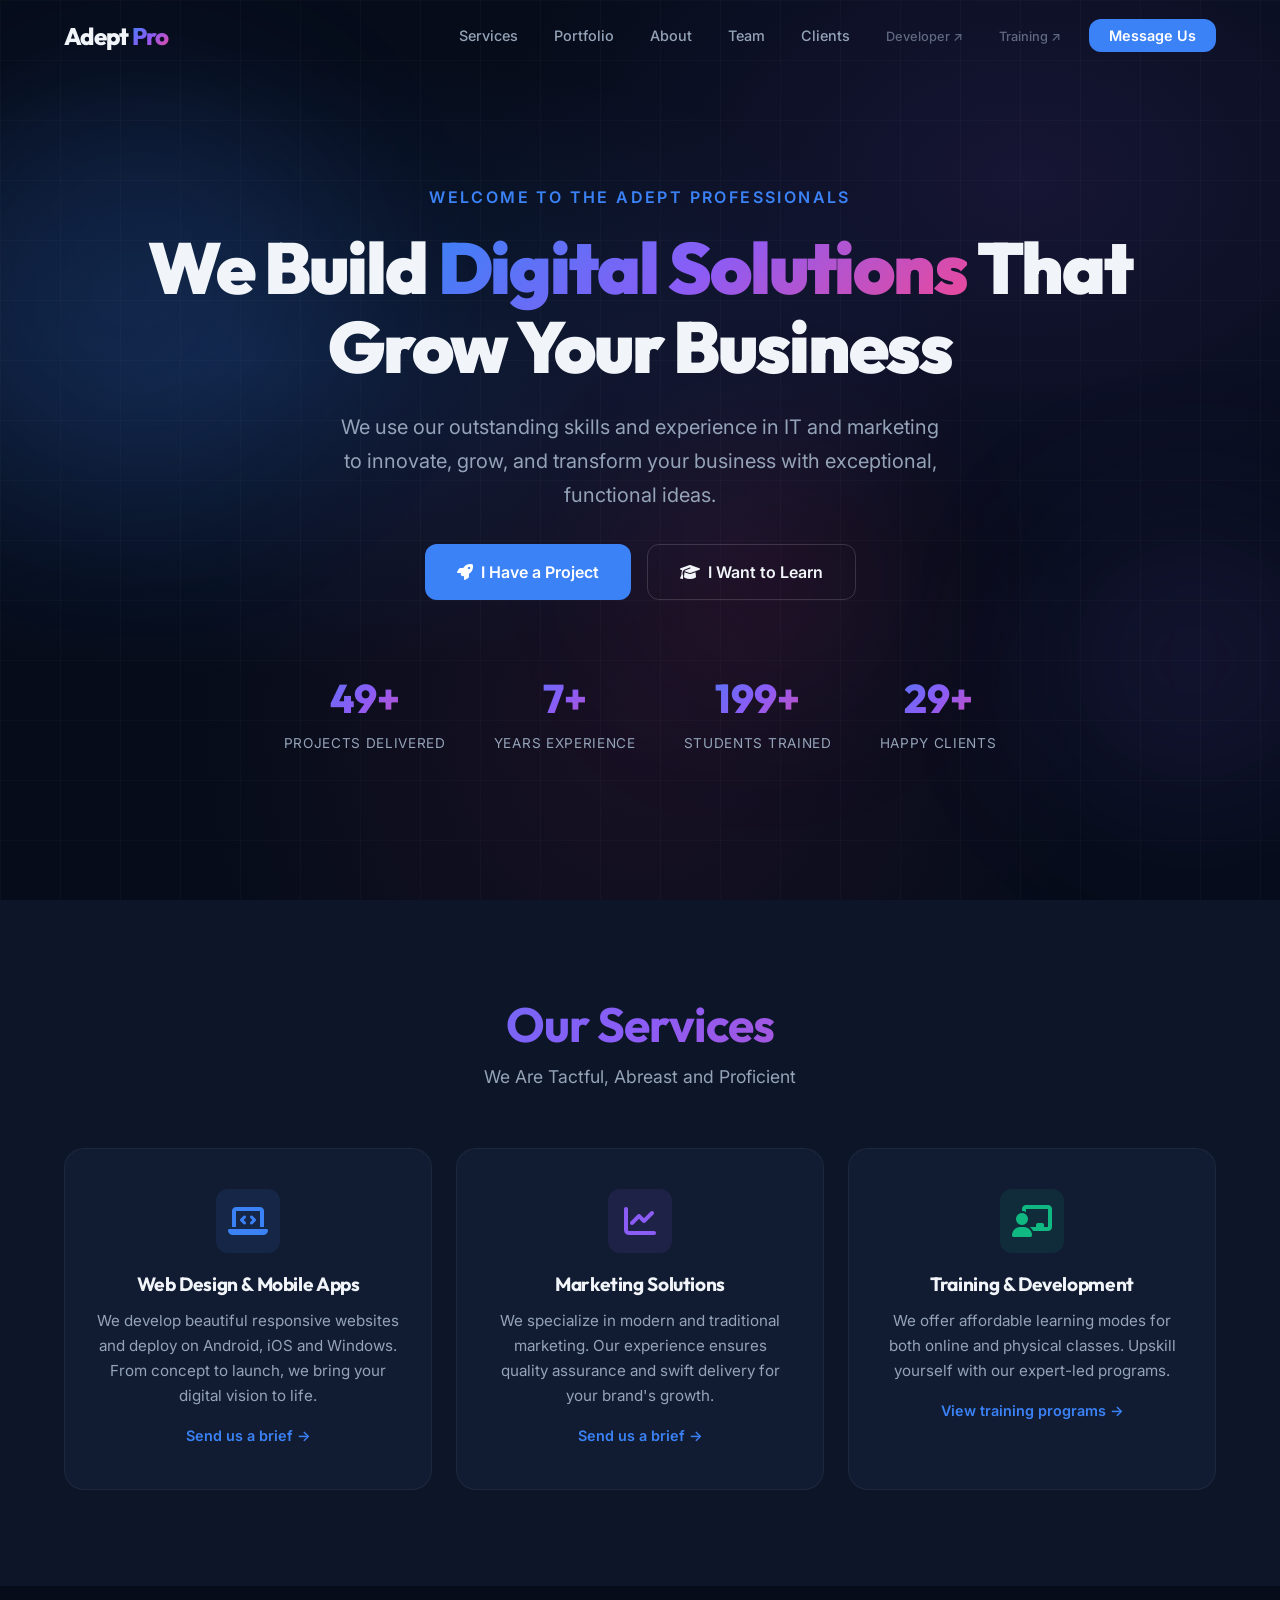
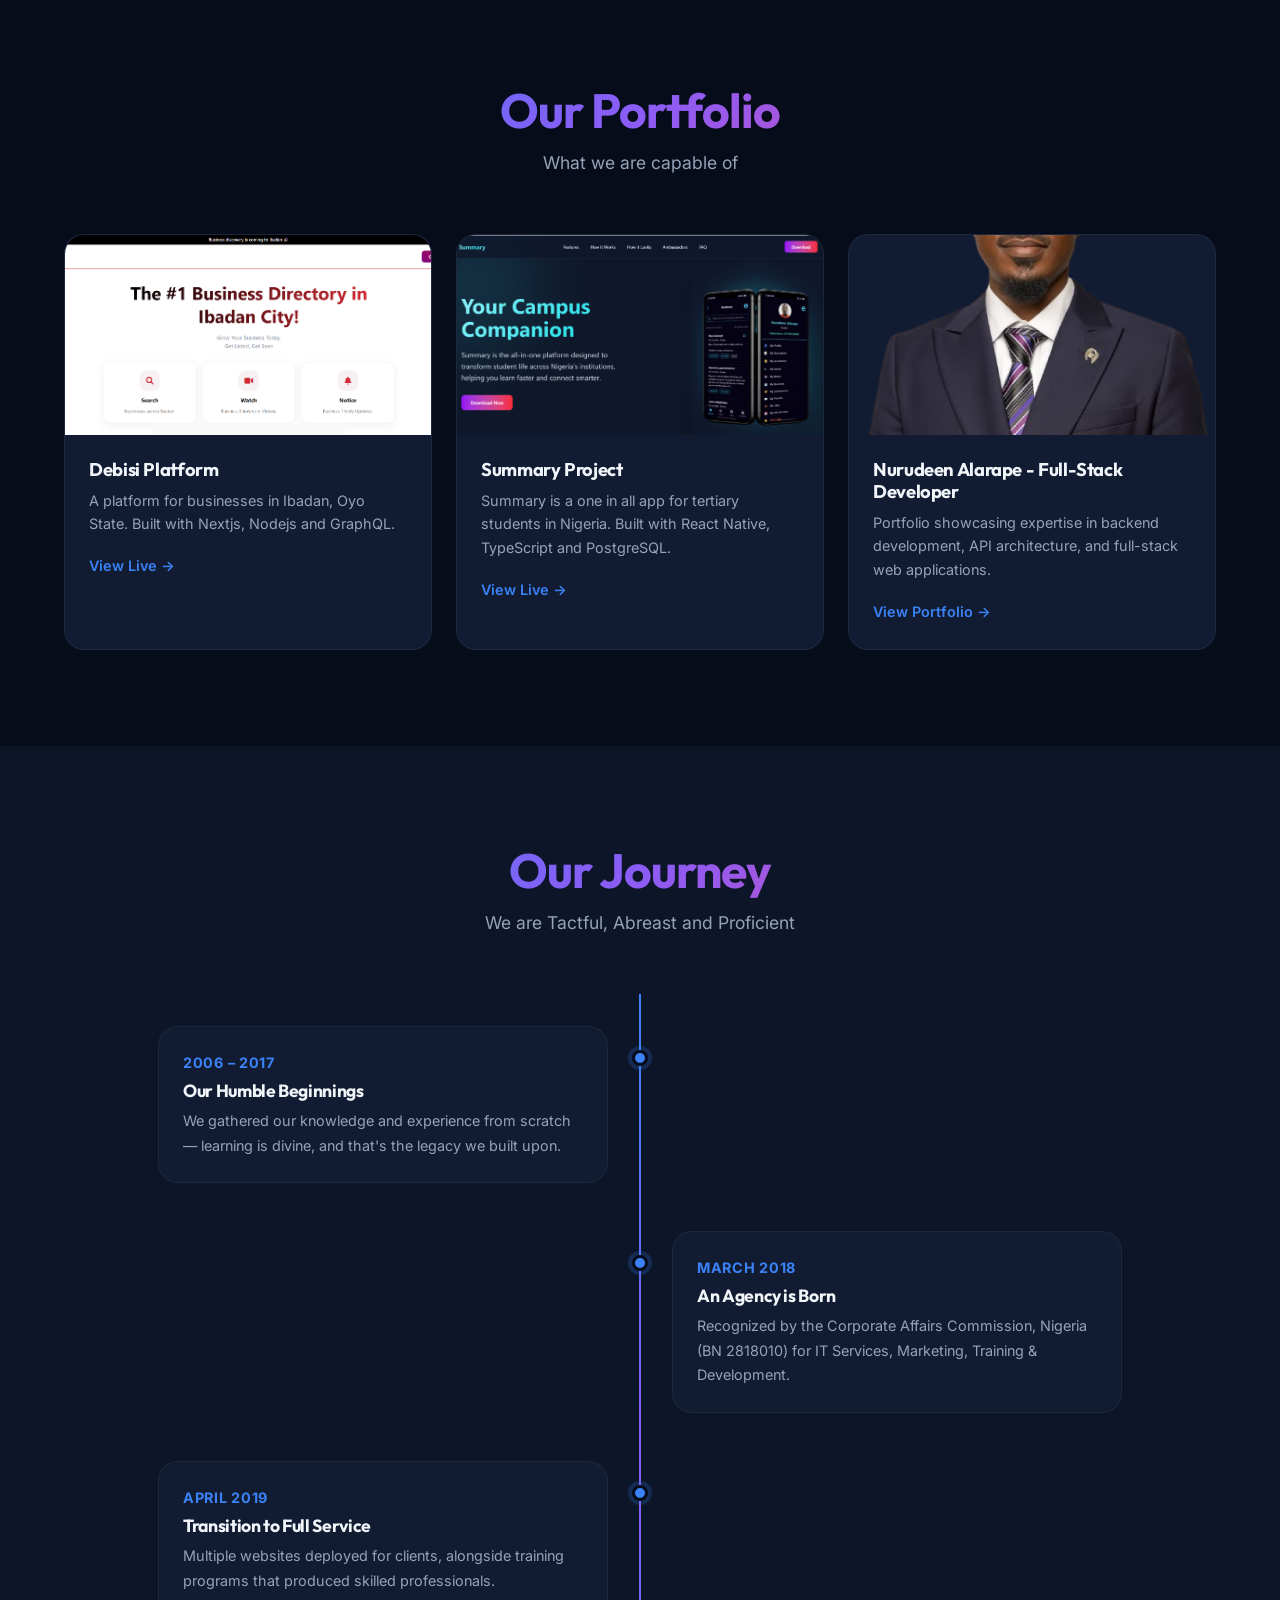
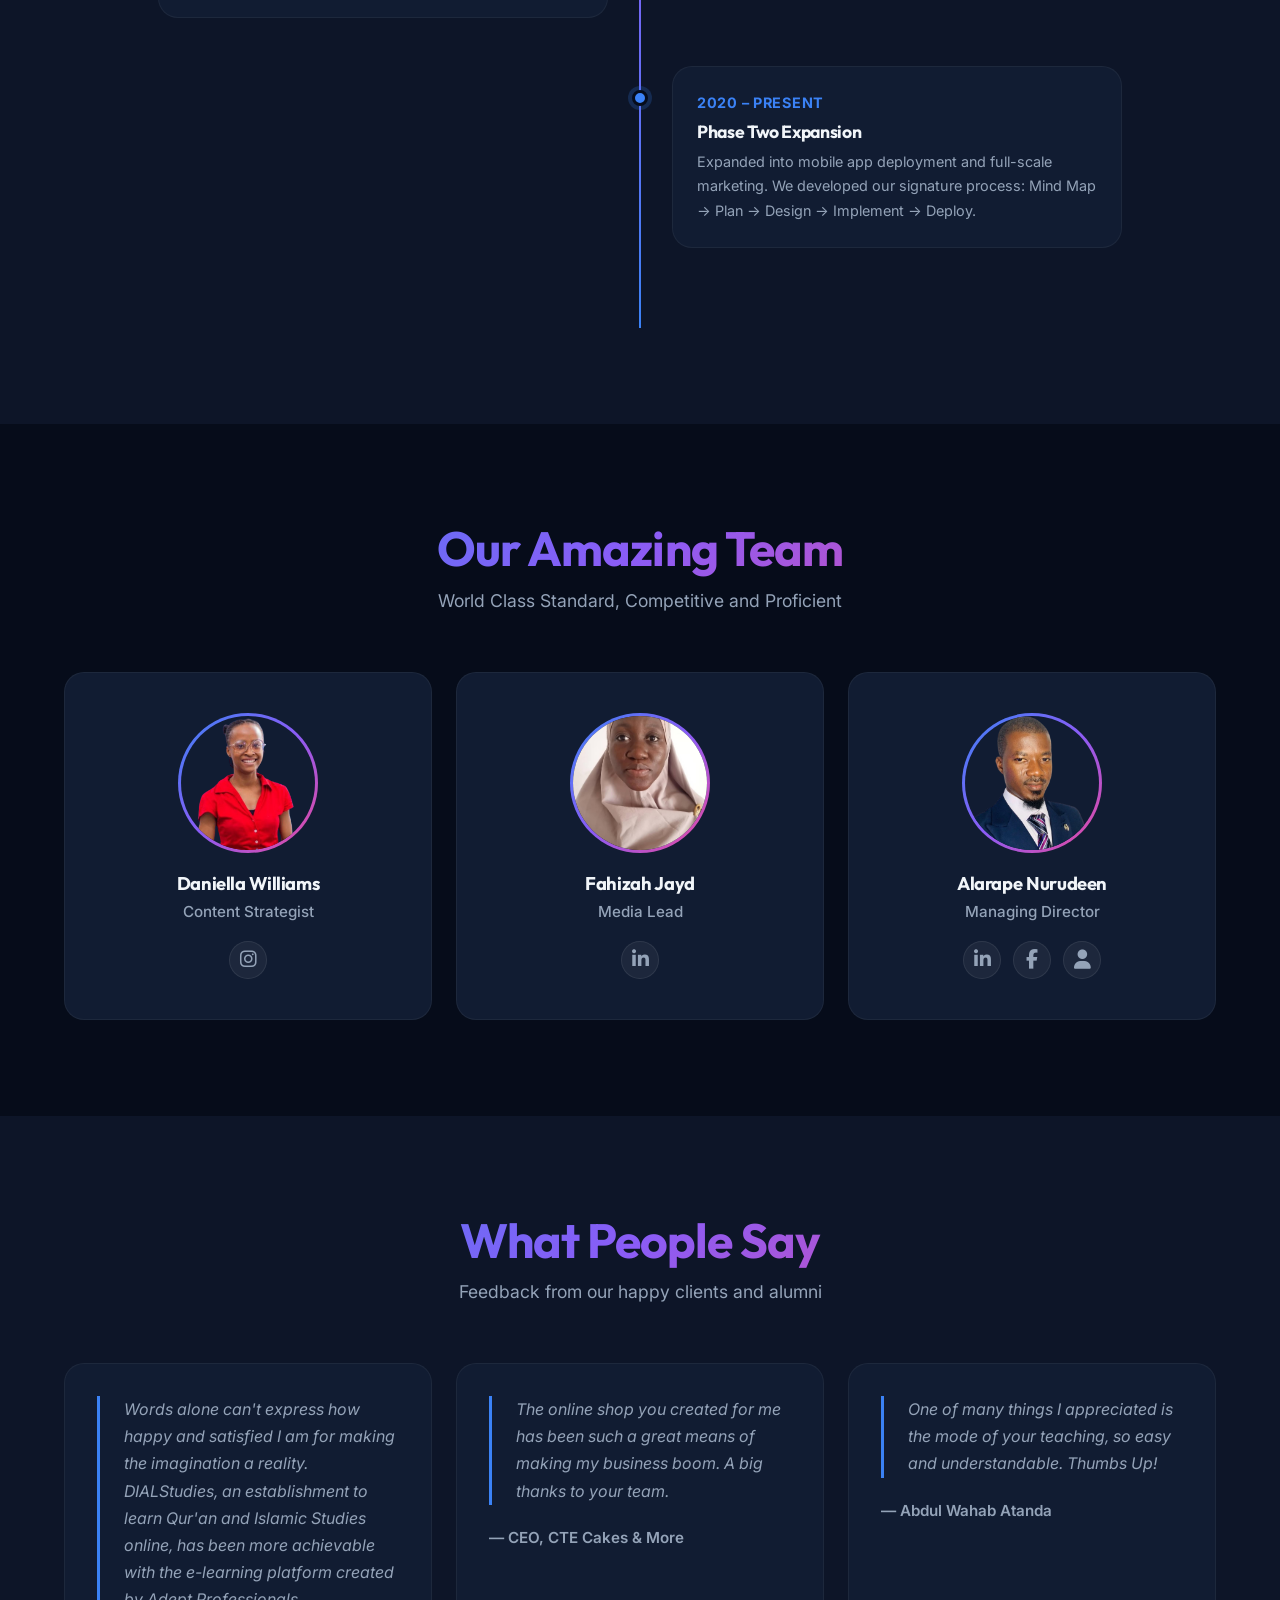
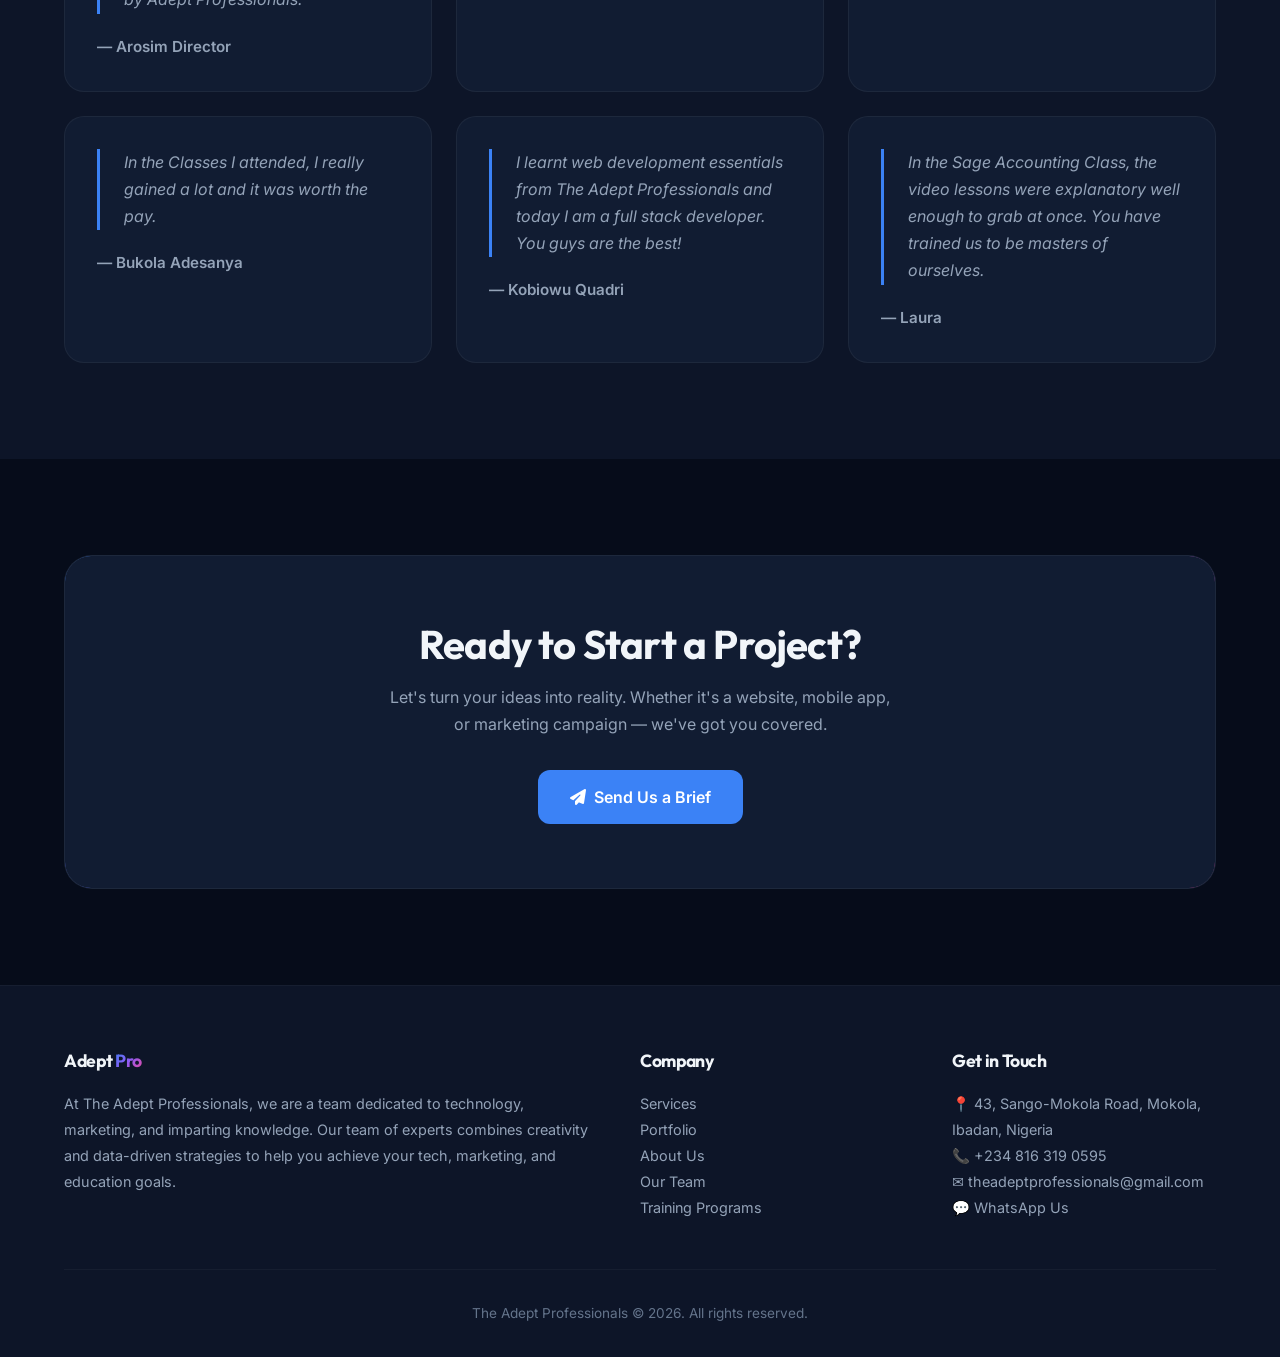
==== index.html @ 6db1be23 "Add files via upload" ====
<!doctype html>
<html lang="en">
  <head>
    <meta charset="UTF-8" />
    <meta name="viewport" content="width=device-width, initial-scale=1.0" />
    <title>Adept Professionals | Web Tech, Marketing & Training</title>
    <meta
      name="description"
      content="The Adept Professionals — expert IT services, digital marketing, mobile app development, and corporate training in Ibadan, Nigeria."
    />
    <meta
      name="keywords"
      content="web development Nigeria, mobile app development Ibadan, digital marketing, corporate training, IT services Nigeria"
    />
    <meta name="author" content="The Adept Professionals" />

    <!-- Open Graph -->
    <meta
      property="og:title"
      content="Adept Professionals | Web Tech, Marketing & Training"
    />
    <meta
      property="og:description"
      content="Expert IT services, digital marketing, and corporate training in Ibadan, Nigeria."
    />
    <meta property="og:type" content="website" />
    <meta property="og:url" content="https://adepttech.com.ng" />

    <!-- Favicon -->
    <link
      rel="icon"
      type="image/png"
      href="assets/images/company/favicon.png"
    />

    <!-- Stylesheet -->
    <link rel="stylesheet" href="css/styles.css" />

    <!-- Font Awesome -->
    <link
      rel="stylesheet"
      href="https://cdnjs.cloudflare.com/ajax/libs/font-awesome/6.5.1/css/all.min.css"
    />
  </head>
  <body>
    <!-- ═══ NAVBAR ═══ -->
    <nav class="navbar" id="navbar">
      <div class="container">
        <a href="#" class="nav-brand">Adept <span>Pro</span></a>
        <button
          class="hamburger"
          id="hamburger"
          type="button"
          aria-label="Toggle navigation"
        >
          ☰
        </button>
        <ul class="nav-links" id="nav-links">
          <li><a href="#services">Services</a></li>
          <li><a href="#portfolio">Portfolio</a></li>
          <li><a href="#about">About</a></li>
          <li><a href="#team">Team</a></li>
          <li><a href="#testimonials">Clients</a></li>
          <li>
            <a href="nurudeenalarape/" class="nav-external">Developer ↗</a>
          </li>
          <li><a href="training/" class="nav-external">Training ↗</a></li>
          <li>
            <a
              href="https://wa.me/2348163190595"
              class="nav-cta"
              target="_blank"
              rel="noopener"
              >Message Us</a
            >
          </li>
        </ul>
      </div>
    </nav>

    <!-- ═══ HERO ═══ -->
    <header class="hero" id="home">
      <div class="orb orb-1"></div>
      <div class="orb orb-2"></div>
      <div class="orb orb-3"></div>
      <div
        class="container hero-content"
        style="
          text-align: center;
          display: flex;
          flex-direction: column;
          align-items: center;
        "
      >
        <p
          style="
            color: var(--accent-primary);
            font-weight: 600;
            font-size: 1rem;
            text-transform: uppercase;
            letter-spacing: 0.15em;
            margin-bottom: 1rem;
          "
        >
          Welcome to The Adept Professionals
        </p>
        <h1>
          We Build <span class="highlight">Digital Solutions</span> That Grow
          Your Business
        </h1>
        <p class="hero-sub" style="margin-inline: auto">
          We use our outstanding skills and experience in IT and marketing to
          innovate, grow, and transform your business with exceptional,
          functional ideas.
        </p>
        <div class="hero-buttons" style="justify-content: center">
          <a href="mailto:theadeptprofessionals@gmail.com" class="btn-primary">
            <i class="fas fa-rocket"></i> I Have a Project
          </a>
          <a href="training/" class="btn-outline">
            <i class="fas fa-graduation-cap"></i> I Want to Learn
          </a>
        </div>

        <!-- Stats -->
        <div class="stats-row" style="margin-top: 4rem">
          <div class="stat-item reveal">
            <div class="stat-number" data-count="50" data-suffix="+">0</div>
            <div class="stat-label">Projects Delivered</div>
          </div>
          <div class="stat-item reveal reveal-delay-1">
            <div class="stat-number" data-count="8" data-suffix="+">0</div>
            <div class="stat-label">Years Experience</div>
          </div>
          <div class="stat-item reveal reveal-delay-2">
            <div class="stat-number" data-count="200" data-suffix="+">0</div>
            <div class="stat-label">Students Trained</div>
          </div>
          <div class="stat-item reveal reveal-delay-3">
            <div class="stat-number" data-count="30" data-suffix="+">0</div>
            <div class="stat-label">Happy Clients</div>
          </div>
        </div>
      </div>
    </header>

    <!-- ═══ SERVICES ═══ -->
    <section class="section section-alt" id="services">
      <div class="container">
        <h2 class="section-title reveal">Our Services</h2>
        <p class="section-subtitle reveal">
          We Are Tactful, Abreast and Proficient
        </p>
        <div class="card-grid">
          <div class="card service-card reveal">
            <div class="card-icon"><i class="fas fa-laptop-code"></i></div>
            <h3>Web Design & Mobile Apps</h3>
            <p>
              We develop beautiful responsive websites and deploy on Android,
              iOS and Windows. From concept to launch, we bring your digital
              vision to life.
            </p>
            <a
              href="mailto:theadeptprofessionals@gmail.com"
              class="project-link"
              style="margin-top: 1rem"
              >Send us a brief →</a
            >
          </div>
          <div class="card service-card reveal reveal-delay-1">
            <div
              class="card-icon"
              style="
                background: rgba(139, 92, 246, 0.1);
                color: var(--accent-secondary);
              "
            >
              <i class="fas fa-chart-line"></i>
            </div>
            <h3>Marketing Solutions</h3>
            <p>
              We specialize in modern and traditional marketing. Our experience
              ensures quality assurance and swift delivery for your brand's
              growth.
            </p>
            <a
              href="mailto:theadeptprofessionals@gmail.com"
              class="project-link"
              style="margin-top: 1rem"
              >Send us a brief →</a
            >
          </div>
          <div class="card service-card reveal reveal-delay-2">
            <div
              class="card-icon"
              style="
                background: rgba(16, 185, 129, 0.1);
                color: var(--accent-success);
              "
            >
              <i class="fas fa-chalkboard-teacher"></i>
            </div>
            <h3>Training & Development</h3>
            <p>
              We offer affordable learning modes for both online and physical
              classes. Upskill yourself with our expert-led programs.
            </p>
            <a href="training/" class="project-link" style="margin-top: 1rem"
              >View training programs →</a
            >
          </div>
        </div>
      </div>
    </section>

    <!-- ═══ PORTFOLIO ═══ -->
    <section class="section" id="portfolio">
      <div class="container">
        <h2 class="section-title reveal">Our Portfolio</h2>
        <p class="section-subtitle reveal">What we are capable of</p>
        <div class="card-grid">
          <div class="card project-card reveal reveal-delay-1">
            <img
              src="assets/images/dev/Debisi.png"
              alt="Debisi Platform"
              class="project-card-image"
            />
            <div class="project-card-body">
              <h3>Debisi Platform</h3>
              <p>
                A platform for businesses in Ibadan, Oyo State. Built with
                Nextjs, Nodejs and GraphQL.
              </p>
              <a
                href="https://debisi.ng/"
                target="_blank"
                rel="noopener"
                class="project-link"
                >View Live →</a
              >
            </div>
          </div>
          <div class="card project-card reveal reveal-delay-2">
            <img
              src="assets/images/dev/Summary.png"
              alt="Summary Project"
              class="project-card-image"
            />
            <div class="project-card-body">
              <h3>Summary Project</h3>
              <p>
                Summary is a one in all app for tertiary students in Nigeria.
                Built with React Native, TypeScript and PostgreSQL.
              </p>
              <a
                href="https://summary.ng/"
                target="_blank"
                rel="noopener"
                class="project-link"
                >View Live →</a
              >
            </div>
          </div>

          <div class="card project-card reveal reveal-delay-3">
            <img
              src="assets/images/dev/My Portrait.png"
              alt="Nurudeen Alarape Portfolio"
              class="project-card-image"
            />
            <div class="project-card-body">
              <h3>Nurudeen Alarape - Full-Stack Developer</h3>
              <p>
                Portfolio showcasing expertise in backend development, API
                architecture, and full-stack web applications.
              </p>
              <a href="nurudeenalarape/" class="project-link"
                >View Portfolio →</a
              >
            </div>
          </div>
        </div>
      </div>
    </section>

    <!-- ═══ ABOUT / TIMELINE ═══ -->
    <section class="section section-alt" id="about">
      <div class="container">
        <h2 class="section-title reveal">Our Journey</h2>
        <p class="section-subtitle reveal">
          We are Tactful, Abreast and Proficient
        </p>

        <div class="timeline">
          <div class="timeline-item reveal">
            <div class="timeline-dot"></div>
            <div class="timeline-content">
              <div class="timeline-year">2006 – 2017</div>
              <h3>Our Humble Beginnings</h3>
              <p>
                We gathered our knowledge and experience from scratch — learning
                is divine, and that's the legacy we built upon.
              </p>
            </div>
          </div>
          <div class="timeline-item reveal">
            <div class="timeline-dot"></div>
            <div class="timeline-content">
              <div class="timeline-year">March 2018</div>
              <h3>An Agency is Born</h3>
              <p>
                Recognized by the Corporate Affairs Commission, Nigeria (BN
                2818010) for IT Services, Marketing, Training & Development.
              </p>
            </div>
          </div>
          <div class="timeline-item reveal">
            <div class="timeline-dot"></div>
            <div class="timeline-content">
              <div class="timeline-year">April 2019</div>
              <h3>Transition to Full Service</h3>
              <p>
                Multiple websites deployed for clients, alongside training
                programs that produced skilled professionals.
              </p>
            </div>
          </div>
          <div class="timeline-item reveal">
            <div class="timeline-dot"></div>
            <div class="timeline-content">
              <div class="timeline-year">2020 – Present</div>
              <h3>Phase Two Expansion</h3>
              <p>
                Expanded into mobile app deployment and full-scale marketing. We
                developed our signature process: Mind Map → Plan → Design →
                Implement → Deploy.
              </p>
            </div>
          </div>
        </div>
      </div>
    </section>

    <!-- ═══ TEAM ═══ -->
    <section class="section" id="team">
      <div class="container">
        <h2 class="section-title reveal">Our Amazing Team</h2>
        <p class="section-subtitle reveal">
          World Class Standard, Competitive and Proficient
        </p>
        <div class="card-grid">
          <div class="card team-card reveal">
            <img
              src="assets/images/company/Screenshot_2025-02-13_152556-removebg-preview.png"
              alt="Daniella Williams"
              class="team-avatar"
            />
            <h3>Daniella Williams</h3>
            <p class="team-role">Content Strategist</p>
            <div class="social-links">
              <a
                href="https://www.instagram.com/whizanie"
                target="_blank"
                rel="noopener"
                aria-label="Instagram"
                ><i class="fab fa-instagram"></i
              ></a>
            </div>
          </div>
          <div class="card team-card reveal reveal-delay-1">
            <img
              src="assets/images/company/Faiz passport.jpg"
              alt="Fahizah Jayd"
              class="team-avatar"
            />
            <h3>Fahizah Jayd</h3>
            <p class="team-role">Media Lead</p>
            <div class="social-links">
              <a
                href="http://linkedin.com/in/fahizah-salahudeen"
                target="_blank"
                rel="noopener"
                aria-label="LinkedIn"
                ><i class="fab fa-linkedin-in"></i
              ></a>
            </div>
          </div>
          <div class="card team-card reveal reveal-delay-2">
            <img
              src="assets/images/company/Nuur-removebg-preview.png"
              alt="Alarape Nurudeen"
              class="team-avatar"
            />
            <h3>Alarape Nurudeen</h3>
            <p class="team-role">Managing Director</p>
            <div class="social-links">
              <a
                href="https://linkedin.com/in/nurudeen-alarape-670b84145"
                target="_blank"
                rel="noopener"
                aria-label="LinkedIn"
                ><i class="fab fa-linkedin-in"></i
              ></a>
              <a
                href="https://www.facebook.com/theadeptpro"
                target="_blank"
                rel="noopener"
                aria-label="Facebook"
                ><i class="fab fa-facebook-f"></i
              ></a>
              <a href="nurudeenalarape/" aria-label="Portfolio"
                ><i class="fas fa-user"></i
              ></a>
            </div>
          </div>
        </div>
      </div>
    </section>

    <!-- ═══ TESTIMONIALS ═══ -->
    <section class="section section-alt" id="testimonials">
      <div class="container">
        <h2 class="section-title reveal">What People Say</h2>
        <p class="section-subtitle reveal">
          Feedback from our happy clients and alumni
        </p>
        <div class="testimonial-grid">
          <div class="card testimonial-card reveal">
            <p class="quote">
              Words alone can't express how happy and satisfied I am for making
              the imagination a reality. DIALStudies, an establishment to learn
              Qur'an and Islamic Studies online, has been more achievable with
              the e-learning platform created by Adept Professionals.
            </p>
            <p class="testimonial-author">— Arosim Director</p>
          </div>
          <div class="card testimonial-card reveal reveal-delay-1">
            <p class="quote">
              The online shop you created for me has been such a great means of
              making my business boom. A big thanks to your team.
            </p>
            <p class="testimonial-author">— CEO, CTE Cakes & More</p>
          </div>
          <div class="card testimonial-card reveal reveal-delay-2">
            <p class="quote">
              One of many things I appreciated is the mode of your teaching, so
              easy and understandable. Thumbs Up!
            </p>
            <p class="testimonial-author">— Abdul Wahab Atanda</p>
          </div>
          <div class="card testimonial-card reveal reveal-delay-1">
            <p class="quote">
              In the Classes I attended, I really gained a lot and it was worth
              the pay.
            </p>
            <p class="testimonial-author">— Bukola Adesanya</p>
          </div>
          <div class="card testimonial-card reveal reveal-delay-2">
            <p class="quote">
              I learnt web development essentials from The Adept Professionals
              and today I am a full stack developer. You guys are the best!
            </p>
            <p class="testimonial-author">— Kobiowu Quadri</p>
          </div>
          <div class="card testimonial-card reveal reveal-delay-3">
            <p class="quote">
              In the Sage Accounting Class, the video lessons were explanatory
              well enough to grab at once. You have trained us to be masters of
              ourselves.
            </p>
            <p class="testimonial-author">— Laura</p>
          </div>
        </div>
      </div>
    </section>

    <!-- ═══ CTA BANNER ═══ -->
    <section class="section">
      <div class="container">
        <div class="cta-banner reveal">
          <h2>Ready to Start a Project?</h2>
          <p>
            Let's turn your ideas into reality. Whether it's a website, mobile
            app, or marketing campaign — we've got you covered.
          </p>
          <a href="mailto:theadeptprofessionals@gmail.com" class="btn-primary">
            <i class="fas fa-paper-plane"></i> Send Us a Brief
          </a>
        </div>
      </div>
    </section>

    <!-- ═══ FOOTER ═══ -->
    <footer class="footer" id="contact">
      <div class="container">
        <div class="footer-grid">
          <div>
            <h4>
              Adept
              <span
                style="
                  background: var(--accent-gradient);
                  -webkit-background-clip: text;
                  -webkit-text-fill-color: transparent;
                "
                >Pro</span
              >
            </h4>
            <p>
              At The Adept Professionals, we are a team dedicated to technology,
              marketing, and imparting knowledge. Our team of experts combines
              creativity and data-driven strategies to help you achieve your
              tech, marketing, and education goals.
            </p>
          </div>
          <div>
            <h4>Company</h4>
            <ul class="footer-links">
              <li><a href="#services">Services</a></li>
              <li><a href="#portfolio">Portfolio</a></li>
              <li><a href="#about">About Us</a></li>
              <li><a href="#team">Our Team</a></li>
              <li><a href="training/">Training Programs</a></li>
            </ul>
          </div>
          <div>
            <h4>Get in Touch</h4>
            <ul class="footer-links">
              <li>📍 43, Sango-Mokola Road, Mokola, Ibadan, Nigeria</li>
              <li><a href="tel:+2348163190595">📞 +234 816 319 0595</a></li>
              <li>
                <a href="mailto:theadeptprofessionals@gmail.com"
                  >✉️ theadeptprofessionals@gmail.com</a
                >
              </li>
              <li>
                <a
                  href="https://wa.me/2348163190595"
                  target="_blank"
                  rel="noopener"
                  >💬 WhatsApp Us</a
                >
              </li>
            </ul>
          </div>
        </div>
        <div class="footer-bottom">
          The Adept Professionals © <span data-year></span>. All rights
          reserved.
        </div>
      </div>
    </footer>

    <script src="js/main.js"></script>
  </body>
</html>
---- css/styles.css ----
/* ================================================================
   ADEPT PROFESSIONALS — Unified Design System
   Premium dark theme with glassmorphism & micro-interactions
   ================================================================ */

/* ── Google Fonts ── */
@import url('https://fonts.googleapis.com/css2?family=Inter:wght@300;400;500;600;700;800;900&family=Outfit:wght@400;500;600;700;800;900&display=swap');

/* ── Design Tokens ── */
:root {
  --bg-primary: #060c1a;
  --bg-secondary: #0d1528;
  --bg-card: #111c32;
  --bg-elevated: #182542;
  --bg-glass: rgba(17, 28, 50, 0.65);
  --bg-glass-border: rgba(255, 255, 255, 0.06);

  --accent-primary: #3b82f6;
  --accent-glow: #60a5fa;
  --accent-secondary: #8b5cf6;
  --accent-success: #10b981;
  --accent-warm: #f59e0b;
  --accent-red: #ef4444;
  --accent-gradient: linear-gradient(135deg, #3b82f6, #8b5cf6, #ec4899);

  --text-primary: #f1f5f9;
  --text-secondary: #94a3b8;
  --text-muted: #64748b;
  --text-accent: #60a5fa;

  --radius-sm: 8px;
  --radius-md: 12px;
  --radius-lg: 20px;
  --radius-xl: 28px;

  --shadow-sm: 0 2px 8px rgba(0,0,0,0.2);
  --shadow-md: 0 8px 30px rgba(0,0,0,0.3);
  --shadow-lg: 0 20px 60px rgba(0,0,0,0.4);
  --shadow-glow: 0 0 40px rgba(59,130,246,0.15);

  --transition-fast: 0.2s cubic-bezier(0.4,0,0.2,1);
  --transition-base: 0.35s cubic-bezier(0.4,0,0.2,1);
  --transition-slow: 0.6s cubic-bezier(0.4,0,0.2,1);

  --nav-height: 72px;
}

/* ── Reset & Base ── */
*, *::before, *::after {
  margin: 0;
  padding: 0;
  box-sizing: border-box;
}

html {
  scroll-behavior: smooth;
  scroll-padding-top: var(--nav-height);
}

body {
  font-family: 'Inter', system-ui, -apple-system, sans-serif;
  line-height: 1.7;
  background: var(--bg-primary);
  color: var(--text-primary);
  -webkit-font-smoothing: antialiased;
  overflow-x: hidden;
}

img {
  max-width: 100%;
  display: block;
}

a {
  color: var(--text-accent);
  text-decoration: none;
  transition: color var(--transition-fast);
}
a:hover { color: var(--accent-glow); }

/* ── Typography ── */
h1, h2, h3, h4, h5, h6 {
  font-family: 'Outfit', 'Inter', sans-serif;
  font-weight: 700;
  line-height: 1.2;
  letter-spacing: -0.02em;
}

.section-title {
  font-size: clamp(2rem, 5vw, 3rem);
  text-align: center;
  margin-bottom: 0.5rem;
  background: var(--accent-gradient);
  -webkit-background-clip: text;
  -webkit-text-fill-color: transparent;
  background-clip: text;
}

.section-subtitle {
  text-align: center;
  color: var(--text-secondary);
  font-size: 1.1rem;
  margin-bottom: 3.5rem;
  max-width: 600px;
  margin-inline: auto;
}

.gradient-text {
  background: var(--accent-gradient);
  -webkit-background-clip: text;
  -webkit-text-fill-color: transparent;
  background-clip: text;
}

/* ── Layout ── */
.container {
  width: 100%;
  max-width: 1200px;
  margin-inline: auto;
  padding-inline: 1.5rem;
}

.section {
  padding: 6rem 0;
  position: relative;
}

.section-alt {
  background: var(--bg-secondary);
}

/* ── Glassmorphism Navbar ── */
.navbar {
  position: fixed;
  top: 0;
  left: 0;
  width: 100%;
  height: var(--nav-height);
  z-index: 1000;
  transition: all var(--transition-base);
  background: transparent;
}

.navbar.scrolled {
  background: var(--bg-glass);
  backdrop-filter: blur(20px) saturate(180%);
  -webkit-backdrop-filter: blur(20px) saturate(180%);
  border-bottom: 1px solid var(--bg-glass-border);
  box-shadow: var(--shadow-sm);
}

.navbar .container {
  display: flex;
  align-items: center;
  justify-content: space-between;
  height: 100%;
}

.nav-brand {
  font-family: 'Outfit', sans-serif;
  font-size: 1.5rem;
  font-weight: 800;
  color: var(--text-primary);
  letter-spacing: -0.03em;
}
.nav-brand span {
  background: var(--accent-gradient);
  -webkit-background-clip: text;
  -webkit-text-fill-color: transparent;
  background-clip: text;
}

.nav-links {
  display: flex;
  list-style: none;
  gap: 0.25rem;
  align-items: center;
}

.nav-links a {
  color: var(--text-secondary);
  font-size: 0.9rem;
  font-weight: 500;
  padding: 0.5rem 1rem;
  border-radius: var(--radius-sm);
  transition: all var(--transition-fast);
}
.nav-links a:hover,
.nav-links a.active {
  color: var(--text-primary);
  background: rgba(255,255,255,0.06);
}

.nav-links .nav-cta {
  background: var(--accent-primary);
  color: #fff !important;
  padding: 0.5rem 1.25rem;
  border-radius: var(--radius-md);
  font-weight: 600;
  margin-left: 0.5rem;
}
.nav-links .nav-cta:hover {
  background: #2563eb;
  transform: translateY(-1px);
  box-shadow: 0 4px 15px rgba(59,130,246,0.4);
}

.nav-external {
  opacity: 0.6;
  font-size: 0.8rem !important;
}
.nav-external:hover { opacity: 1; }

.hamburger {
  display: none;
  background: none;
  border: none;
  color: var(--text-primary);
  font-size: 1.6rem;
  cursor: pointer;
  padding: 0.5rem;
  border-radius: var(--radius-sm);
  transition: background var(--transition-fast);
}
.hamburger:hover {
  background: rgba(255,255,255,0.08);
}

/* ── Buttons ── */
.btn-primary {
  display: inline-flex;
  align-items: center;
  gap: 0.5rem;
  padding: 0.85rem 2rem;
  background: var(--accent-primary);
  color: #fff;
  border: none;
  border-radius: var(--radius-md);
  font-family: 'Inter', sans-serif;
  font-size: 1rem;
  font-weight: 600;
  cursor: pointer;
  transition: all var(--transition-base);
  text-decoration: none;
}
.btn-primary:hover {
  background: #2563eb;
  transform: translateY(-2px);
  box-shadow: 0 8px 25px rgba(59,130,246,0.35);
  color: #fff;
}

.btn-outline {
  display: inline-flex;
  align-items: center;
  gap: 0.5rem;
  padding: 0.85rem 2rem;
  background: transparent;
  color: var(--text-primary);
  border: 1.5px solid rgba(255,255,255,0.15);
  border-radius: var(--radius-md);
  font-family: 'Inter', sans-serif;
  font-size: 1rem;
  font-weight: 600;
  cursor: pointer;
  transition: all var(--transition-base);
  text-decoration: none;
}
.btn-outline:hover {
  border-color: var(--accent-primary);
  background: rgba(59,130,246,0.08);
  color: var(--accent-glow);
  transform: translateY(-2px);
}

.btn-sm {
  padding: 0.6rem 1.4rem;
  font-size: 0.9rem;
}

/* ── Hero Sections ── */
.hero {
  min-height: 100vh;
  display: flex;
  align-items: center;
  position: relative;
  overflow: hidden;
  padding-top: var(--nav-height);
}

/* Animated mesh gradient background */
.hero::before {
  content: '';
  position: absolute;
  inset: 0;
  background:
    radial-gradient(ellipse 80% 50% at 20% 40%, rgba(59,130,246,0.15) 0%, transparent 70%),
    radial-gradient(ellipse 60% 60% at 80% 20%, rgba(139,92,246,0.12) 0%, transparent 70%),
    radial-gradient(ellipse 50% 80% at 50% 80%, rgba(236,72,153,0.08) 0%, transparent 70%);
  animation: meshFloat 12s ease-in-out infinite alternate;
  z-index: 0;
}

@keyframes meshFloat {
  0% { transform: scale(1) translate(0, 0); }
  50% { transform: scale(1.05) translate(-2%, 3%); }
  100% { transform: scale(1) translate(2%, -2%); }
}

/* Grid pattern overlay */
.hero::after {
  content: '';
  position: absolute;
  inset: 0;
  background-image:
    linear-gradient(rgba(255,255,255,0.02) 1px, transparent 1px),
    linear-gradient(90deg, rgba(255,255,255,0.02) 1px, transparent 1px);
  background-size: 60px 60px;
  z-index: 0;
}

.hero-content {
  position: relative;
  z-index: 1;
  width: 100%;
}

.hero h1 {
  font-size: clamp(2.5rem, 6vw, 4.5rem);
  font-weight: 900;
  line-height: 1.1;
  margin-bottom: 1.5rem;
  letter-spacing: -0.03em;
}

.hero h1 .highlight {
  background: var(--accent-gradient);
  -webkit-background-clip: text;
  -webkit-text-fill-color: transparent;
  background-clip: text;
}

.hero-sub {
  font-size: clamp(1rem, 2.5vw, 1.25rem);
  color: var(--text-secondary);
  max-width: 600px;
  margin-bottom: 2rem;
  line-height: 1.7;
}

.hero-buttons {
  display: flex;
  gap: 1rem;
  flex-wrap: wrap;
}

/* Hero with background image */
.hero-image-bg {
  background-size: cover;
  background-position: center;
  background-repeat: no-repeat;
}
.hero-image-bg::before {
  background:
    linear-gradient(135deg, rgba(6,12,26,0.92) 0%, rgba(6,12,26,0.75) 100%),
    radial-gradient(ellipse 80% 50% at 20% 40%, rgba(59,130,246,0.15) 0%, transparent 70%);
  animation: none;
}

/* Typing effect */
.typing-wrapper {
  display: inline-block;
  min-height: 1.3em;
}

#typed-text, #typing {
  display: inline;
}

.typing-cursor {
  display: inline-block;
  width: 3px;
  height: 1em;
  background: var(--accent-primary);
  margin-left: 2px;
  animation: blink 0.8s infinite;
  vertical-align: middle;
}

@keyframes blink {
  0%, 50% { opacity: 1; }
  51%, 100% { opacity: 0; }
}

/* Hero info badges */
.hero-badges {
  display: flex;
  flex-wrap: wrap;
  gap: 1rem;
  margin-bottom: 2rem;
}

.hero-badge {
  display: flex;
  align-items: center;
  gap: 0.5rem;
  padding: 0.4rem 1rem;
  background: rgba(255,255,255,0.05);
  border: 1px solid rgba(255,255,255,0.08);
  border-radius: 999px;
  font-size: 0.9rem;
  color: var(--text-secondary);
}
.hero-badge svg {
  width: 18px;
  height: 18px;
}

/* Floating orbs decoration */
.orb {
  position: absolute;
  border-radius: 50%;
  filter: blur(80px);
  z-index: 0;
  pointer-events: none;
}
.orb-1 {
  width: 400px; height: 400px;
  background: rgba(59,130,246,0.12);
  top: 10%; left: -5%;
  animation: orbFloat1 8s ease-in-out infinite alternate;
}
.orb-2 {
  width: 300px; height: 300px;
  background: rgba(139,92,246,0.1);
  bottom: 10%; right: -5%;
  animation: orbFloat2 10s ease-in-out infinite alternate;
}
.orb-3 {
  width: 250px; height: 250px;
  background: rgba(236,72,153,0.08);
  top: 50%; left: 50%;
  animation: orbFloat3 12s ease-in-out infinite alternate;
}

@keyframes orbFloat1 { to { transform: translate(30px, -20px); } }
@keyframes orbFloat2 { to { transform: translate(-20px, 30px); } }
@keyframes orbFloat3 { to { transform: translate(-40px, -30px); } }

/* ── Cards ── */
.card-grid {
  display: grid;
  grid-template-columns: repeat(auto-fit, minmax(300px, 1fr));
  gap: 1.5rem;
}

.card-grid-4 {
  grid-template-columns: repeat(auto-fit, minmax(240px, 1fr));
}

.card {
  background: var(--bg-card);
  border: 1px solid rgba(255,255,255,0.05);
  border-radius: var(--radius-lg);
  padding: 2rem;
  transition: all var(--transition-base);
  position: relative;
  overflow: hidden;
}

.card::before {
  content: '';
  position: absolute;
  top: 0;
  left: 0;
  right: 0;
  height: 2px;
  background: var(--accent-gradient);
  opacity: 0;
  transition: opacity var(--transition-base);
}

.card:hover {
  transform: translateY(-6px);
  border-color: rgba(59,130,246,0.15);
  box-shadow: var(--shadow-glow);
}
.card:hover::before {
  opacity: 1;
}

.card-icon {
  width: 52px;
  height: 52px;
  border-radius: var(--radius-md);
  background: rgba(59,130,246,0.1);
  display: flex;
  align-items: center;
  justify-content: center;
  margin-bottom: 1.25rem;
  font-size: 1.5rem;
  color: var(--accent-primary);
}

.card h3 {
  font-size: 1.2rem;
  margin-bottom: 0.75rem;
  color: var(--text-primary);
}

.card p {
  color: var(--text-secondary);
  font-size: 0.95rem;
  line-height: 1.65;
}

/* Icon images in cards */
.card-icon img {
  width: 28px;
  height: 28px;
  filter: brightness(0) invert(1);
}

/* ── Service Cards ── */
.service-card {
  text-align: center;
  padding: 2.5rem 2rem;
}
.service-card .card-icon {
  margin-inline: auto;
  width: 64px;
  height: 64px;
  font-size: 2rem;
}

/* ── Project Cards ── */
.project-card {
  overflow: hidden;
  padding: 0;
}

.project-card-image {
  width: 100%;
  height: 200px;
  object-fit: cover;
  transition: transform var(--transition-slow);
}
.project-card:hover .project-card-image {
  transform: scale(1.05);
}

.project-card-body {
  padding: 1.5rem;
}

.project-card-body h3 {
  font-size: 1.15rem;
  margin-bottom: 0.5rem;
}

.project-card-body p {
  color: var(--text-secondary);
  font-size: 0.9rem;
  margin-bottom: 1rem;
}

.project-link {
  display: inline-flex;
  align-items: center;
  gap: 0.4rem;
  font-weight: 600;
  font-size: 0.9rem;
  color: var(--accent-primary);
}
.project-link:hover {
  color: var(--accent-glow);
}

/* ── Team Cards ── */
.team-card {
  text-align: center;
  padding: 2.5rem 1.5rem;
}

.team-avatar {
  width: 140px;
  height: 140px;
  border-radius: 50%;
  object-fit: cover;
  margin: 0 auto 1.25rem;
  border: 3px solid transparent;
  background: linear-gradient(var(--bg-card), var(--bg-card)) padding-box,
              var(--accent-gradient) border-box;
  transition: transform var(--transition-base);
}
.team-card:hover .team-avatar {
  transform: scale(1.08);
}

.team-card h3 {
  font-size: 1.15rem;
  margin-bottom: 0.3rem;
}

.team-role {
  color: var(--accent-primary);
  font-size: 0.9rem;
  font-weight: 500;
  margin-bottom: 1rem;
}

.social-links {
  display: flex;
  justify-content: center;
  gap: 0.75rem;
}
.social-links a {
  width: 38px;
  height: 38px;
  border-radius: 50%;
  background: rgba(255,255,255,0.05);
  border: 1px solid rgba(255,255,255,0.08);
  display: flex;
  align-items: center;
  justify-content: center;
  color: var(--text-secondary);
  font-size: 1.2rem;
  transition: all var(--transition-fast);
}
.social-links a:hover {
  background: var(--accent-primary);
  border-color: var(--accent-primary);
  color: #fff;
  transform: translateY(-2px);
}

/* ── Skill Tags ── */
.skill-card {
  display: flex;
  align-items: center;
  gap: 1rem;
  padding: 1.2rem 1.5rem;
}
.skill-card img {
  width: 30px;
  height: 30px;
  filter: brightness(0) invert(1);
  flex-shrink: 0;
}

/* ── Timeline ── */
.timeline {
  position: relative;
  padding: 2rem 0;
}

.timeline::before {
  content: '';
  position: absolute;
  left: 50%;
  top: 0;
  bottom: 0;
  width: 2px;
  background: linear-gradient(to bottom, var(--accent-primary), var(--accent-secondary), var(--accent-primary));
  transform: translateX(-50%);
}

.timeline-item {
  display: flex;
  justify-content: flex-end;
  padding-right: 50%;
  padding-left: 2rem;
  margin-bottom: 3rem;
  position: relative;
}

.timeline-item:nth-child(even) {
  justify-content: flex-start;
  padding-right: 2rem;
  padding-left: 50%;
}

.timeline-dot {
  position: absolute;
  left: 50%;
  top: 1.5rem;
  width: 16px;
  height: 16px;
  border-radius: 50%;
  background: var(--accent-primary);
  border: 3px solid var(--bg-primary);
  transform: translateX(-50%);
  z-index: 2;
  box-shadow: 0 0 0 4px rgba(59,130,246,0.2);
}

.timeline-content {
  background: var(--bg-card);
  border: 1px solid rgba(255,255,255,0.05);
  border-radius: var(--radius-lg);
  padding: 1.5rem;
  max-width: 450px;
  margin-right: 2rem;
}

.timeline-item:nth-child(even) .timeline-content {
  margin-right: 0;
  margin-left: 2rem;
}

.timeline-year {
  color: var(--accent-primary);
  font-weight: 700;
  font-size: 0.9rem;
  text-transform: uppercase;
  letter-spacing: 0.05em;
  margin-bottom: 0.3rem;
}

.timeline-content h3 {
  font-size: 1.1rem;
  margin-bottom: 0.5rem;
}

.timeline-content p {
  color: var(--text-secondary);
  font-size: 0.9rem;
}

/* ── Testimonials ── */
.testimonial-grid {
  display: grid;
  grid-template-columns: repeat(auto-fit, minmax(320px, 1fr));
  gap: 1.5rem;
}

.testimonial-card {
  padding: 2rem;
}

.testimonial-card .quote {
  font-size: 1rem;
  font-style: italic;
  color: var(--text-secondary);
  line-height: 1.7;
  margin-bottom: 1.25rem;
  position: relative;
  padding-left: 1.5rem;
  border-left: 3px solid var(--accent-primary);
}

.testimonial-author {
  font-weight: 600;
  color: var(--accent-primary);
  font-size: 0.9rem;
}

/* ── CTA Banner ── */
.cta-banner {
  position: relative;
  border-radius: var(--radius-xl);
  padding: 4rem 3rem;
  text-align: center;
  background: var(--bg-card);
  border: 1px solid rgba(255,255,255,0.05);
  overflow: hidden;
}

.cta-banner::before {
  content: '';
  position: absolute;
  inset: -2px;
  border-radius: var(--radius-xl);
  padding: 2px;
  background: var(--accent-gradient);
  -webkit-mask: linear-gradient(#fff 0 0) content-box, linear-gradient(#fff 0 0);
  mask: linear-gradient(#fff 0 0) content-box, linear-gradient(#fff 0 0);
  -webkit-mask-composite: xor;
  mask-composite: exclude;
  animation: rotateBorder 4s linear infinite;
}

@keyframes rotateBorder {
  from { filter: hue-rotate(0deg); }
  to { filter: hue-rotate(360deg); }
}

.cta-banner h2 {
  font-size: clamp(1.5rem, 4vw, 2.5rem);
  margin-bottom: 1rem;
  color: var(--text-primary);
}

.cta-banner p {
  color: var(--text-secondary);
  margin-bottom: 2rem;
  max-width: 500px;
  margin-inline: auto;
}

/* ── Forms ── */
.form-container {
  max-width: 560px;
  margin-inline: auto;
  background: var(--bg-card);
  border: 1px solid rgba(255,255,255,0.05);
  border-radius: var(--radius-lg);
  padding: 2.5rem;
  box-shadow: var(--shadow-md);
}

.form-group {
  margin-bottom: 1.25rem;
}

.form-group label {
  display: block;
  font-size: 0.9rem;
  font-weight: 500;
  color: var(--text-secondary);
  margin-bottom: 0.4rem;
}

.form-input,
.form-select,
.form-textarea {
  width: 100%;
  padding: 0.85rem 1rem;
  background: var(--bg-elevated);
  border: 1px solid rgba(255,255,255,0.08);
  border-radius: var(--radius-md);
  color: var(--text-primary);
  font-family: 'Inter', sans-serif;
  font-size: 0.95rem;
  transition: all var(--transition-fast);
  outline: none;
}

.form-input:focus,
.form-select:focus,
.form-textarea:focus {
  border-color: var(--accent-primary);
  box-shadow: 0 0 0 3px rgba(59,130,246,0.15);
}

.form-input::placeholder,
.form-textarea::placeholder {
  color: var(--text-muted);
}

.form-textarea {
  min-height: 120px;
  resize: vertical;
}

.form-select {
  cursor: pointer;
  appearance: none;
  background-image: url("data:image/svg+xml,%3Csvg xmlns='http://www.w3.org/2000/svg' width='12' height='12' fill='%2394a3b8' viewBox='0 0 16 16'%3E%3Cpath d='M8 11L3 6h10z'/%3E%3C/svg%3E");
  background-repeat: no-repeat;
  background-position: right 1rem center;
  padding-right: 2.5rem;
}

.form-submit {
  width: 100%;
  padding: 1rem;
  background: var(--accent-primary);
  color: #fff;
  border: none;
  border-radius: var(--radius-md);
  font-family: 'Inter', sans-serif;
  font-size: 1rem;
  font-weight: 700;
  cursor: pointer;
  transition: all var(--transition-base);
}
.form-submit:hover {
  background: #2563eb;
  transform: translateY(-2px);
  box-shadow: 0 8px 25px rgba(59,130,246,0.35);
}

.form-message {
  text-align: center;
  margin-top: 1rem;
  font-weight: 500;
  color: var(--accent-success);
}

/* ── Schedule Table ── */
.schedule-table-wrapper {
  overflow-x: auto;
  border-radius: var(--radius-lg);
  border: 1px solid rgba(255,255,255,0.05);
}

.schedule-table {
  width: 100%;
  border-collapse: collapse;
  background: var(--bg-card);
}

.schedule-table thead {
  background: var(--bg-elevated);
}

.schedule-table th,
.schedule-table td {
  padding: 1rem 1.25rem;
  text-align: center;
  font-size: 0.9rem;
}

.schedule-table th {
  font-weight: 600;
  color: var(--text-primary);
  text-transform: uppercase;
  font-size: 0.8rem;
  letter-spacing: 0.05em;
}

.schedule-table td {
  color: var(--text-secondary);
  border-top: 1px solid rgba(255,255,255,0.04);
}

.schedule-table tbody tr {
  transition: background var(--transition-fast);
}
.schedule-table tbody tr:hover {
  background: rgba(59,130,246,0.05);
}

/* ── Modal ── */
.modal-overlay {
  display: none;
  position: fixed;
  inset: 0;
  z-index: 2000;
  background: rgba(0,0,0,0.8);
  backdrop-filter: blur(4px);
  -webkit-backdrop-filter: blur(4px);
  align-items: center;
  justify-content: center;
  padding: 1.5rem;
}
.modal-overlay.active {
  display: flex;
}

.modal-box {
  background: var(--bg-card);
  border: 1px solid rgba(255,255,255,0.08);
  border-radius: var(--radius-xl);
  max-width: 700px;
  width: 100%;
  max-height: 90vh;
  overflow-y: auto;
  padding: 2rem;
  position: relative;
  animation: modalSlideIn 0.35s ease;
}

@keyframes modalSlideIn {
  from { opacity: 0; transform: translateY(30px) scale(0.96); }
  to { opacity: 1; transform: translateY(0) scale(1); }
}

.modal-close {
  position: absolute;
  top: 1rem;
  right: 1rem;
  width: 36px;
  height: 36px;
  border: none;
  background: rgba(255,255,255,0.06);
  border-radius: 50%;
  color: var(--text-secondary);
  font-size: 1.2rem;
  cursor: pointer;
  display: flex;
  align-items: center;
  justify-content: center;
  transition: all var(--transition-fast);
}
.modal-close:hover {
  background: var(--accent-red);
  color: #fff;
}

.modal-box h2 {
  font-size: 1.5rem;
  margin-bottom: 1.5rem;
  background: var(--accent-gradient);
  -webkit-background-clip: text;
  -webkit-text-fill-color: transparent;
  background-clip: text;
}

/* Gallery grid in modal */
.gallery-grid {
  display: grid;
  grid-template-columns: repeat(auto-fit, minmax(180px, 1fr));
  gap: 1rem;
}

.gallery-grid img {
  width: 100%;
  height: 150px;
  object-fit: cover;
  border-radius: var(--radius-md);
  transition: transform var(--transition-base);
  cursor: pointer;
}
.gallery-grid img:hover {
  transform: scale(1.05);
}

/* ── Footer ── */
.footer {
  background: var(--bg-secondary);
  border-top: 1px solid rgba(255,255,255,0.04);
  padding: 4rem 0 2rem;
}

.footer-grid {
  display: grid;
  grid-template-columns: 2fr 1fr 1fr;
  gap: 3rem;
  margin-bottom: 3rem;
}

.footer h4 {
  font-size: 1.1rem;
  margin-bottom: 1.25rem;
  color: var(--text-primary);
}

.footer p,
.footer li {
  color: var(--text-secondary);
  font-size: 0.9rem;
  line-height: 1.8;
}

.footer-links {
  list-style: none;
}
.footer-links a {
  color: var(--text-secondary);
  transition: color var(--transition-fast);
}
.footer-links a:hover {
  color: var(--accent-primary);
}

.footer-bottom {
  text-align: center;
  padding-top: 2rem;
  border-top: 1px solid rgba(255,255,255,0.04);
  color: var(--text-muted);
  font-size: 0.85rem;
}

/* ── Profile Image ── */
.profile-img {
  width: 280px;
  height: 280px;
  object-fit: cover;
  object-position: top center;
  border-radius: 50%;
  margin: 0 auto 1.5rem;
  border: 4px solid transparent;
  background: linear-gradient(var(--bg-card), var(--bg-card)) padding-box,
              var(--accent-gradient) border-box;
  box-shadow: 0 0 40px rgba(59, 130, 246, 0.2),
              0 0 80px rgba(139, 92, 246, 0.1);
  transition: transform var(--transition-base), box-shadow var(--transition-base);
}
.profile-img:hover {
  transform: scale(1.08);
  box-shadow: 0 0 50px rgba(59, 130, 246, 0.3),
              0 0 100px rgba(139, 92, 246, 0.15);
}

/* ── Stats Row ── */
.stats-row {
  display: flex;
  justify-content: center;
  gap: 3rem;
  flex-wrap: wrap;
  margin: 2rem 0;
}

.stat-item {
  text-align: center;
}
.stat-number {
  font-family: 'Outfit', sans-serif;
  font-size: 2.5rem;
  font-weight: 800;
  background: var(--accent-gradient);
  -webkit-background-clip: text;
  -webkit-text-fill-color: transparent;
  background-clip: text;
}
.stat-label {
  color: var(--text-secondary);
  font-size: 0.85rem;
  text-transform: uppercase;
  letter-spacing: 0.05em;
}

/* ── Contact Links ── */
.contact-links {
  display: flex;
  flex-direction: column;
  gap: 0.75rem;
  margin-top: 2rem;
}
.contact-links p {
  color: var(--text-secondary);
}
.contact-links a {
  color: var(--accent-primary);
}

/* ── Scroll Reveal Animation ── */
.reveal {
  opacity: 0;
  transform: translateY(40px);
  transition: all 0.8s ease;
}
.reveal.visible {
  opacity: 1;
  transform: translateY(0);
}

.reveal-delay-1 { transition-delay: 0.1s; }
.reveal-delay-2 { transition-delay: 0.2s; }
.reveal-delay-3 { transition-delay: 0.3s; }
.reveal-delay-4 { transition-delay: 0.4s; }

/* ── About Section ── */
.about-text {
  text-align: justify;
  color: var(--text-secondary);
  max-width: 700px;
  margin-inline: auto;
  font-size: 1rem;
  line-height: 1.8;
}

/* ── Two Column Layout ── */
.two-col {
  display: grid;
  grid-template-columns: 1fr 1fr;
  gap: 3rem;
  align-items: center;
}

/* ── Hero Split (Dev Page) ── */
.hero-split {
  display: grid;
  grid-template-columns: 1fr 1fr;
  gap: 3rem;
  align-items: center;
}

/* ── Target Audience Grid ── */
.audience-grid {
  display: grid;
  grid-template-columns: repeat(4, 1fr);
  gap: 1.5rem;
}

.audience-card {
  text-align: center;
  padding: 2rem 1rem;
}

.audience-card .icon {
  font-size: 2.5rem;
  margin-bottom: 0.75rem;
}

.audience-card p {
  font-size: 1rem;
  font-weight: 600;
  color: var(--text-primary);
}

/* ── Location Info ── */
.location-info {
  display: flex;
  align-items: center;
  justify-content: center;
  gap: 1rem;
  flex-wrap: wrap;
  margin-top: 1.5rem;
}

/* ── Course Grid ── */
.course-grid {
  display: grid;
  grid-template-columns: repeat(auto-fit, minmax(250px, 1fr));
  gap: 1.5rem;
}

.course-card {
  overflow: hidden;
  padding: 0;
}

.course-card img {
  width: 100%;
  height: 160px;
  object-fit: cover;
}

.course-card-body {
  padding: 1.25rem;
}

.course-card-body h3 {
  font-size: 1rem;
  margin-bottom: 0.3rem;
}

/* ── Video Container ── */
.video-container {
  border-radius: var(--radius-lg);
  overflow: hidden;
  margin-bottom: 1.5rem;
}
.video-container video {
  width: 100%;
  display: block;
}

/* ── Responsive Design ── */
@media (max-width: 1024px) {
  .footer-grid {
    grid-template-columns: 1fr 1fr;
  }
  .timeline::before {
    left: 2rem;
  }
  .timeline-item,
  .timeline-item:nth-child(even) {
    padding-left: 5rem;
    padding-right: 1rem;
    justify-content: flex-start;
  }
  .timeline-dot {
    left: 2rem;
  }
  .timeline-content,
  .timeline-item:nth-child(even) .timeline-content {
    margin-right: 0;
    margin-left: 0;
    max-width: 100%;
  }
  .audience-grid {
    grid-template-columns: repeat(2, 1fr);
  }
}

@media (max-width: 768px) {
  :root {
    --nav-height: 64px;
  }
  
  .nav-links {
    display: none;
    position: fixed;
    top: var(--nav-height);
    left: 0;
    right: 0;
    background: rgba(13,21,40,0.98);
    backdrop-filter: blur(20px);
    -webkit-backdrop-filter: blur(20px);
    flex-direction: column;
    padding: 1rem;
    border-bottom: 1px solid rgba(255,255,255,0.06);
    gap: 0;
  }
  .nav-links.active {
    display: flex;
  }
  .nav-links li {
    width: 100%;
  }
  .nav-links a {
    display: block;
    padding: 0.85rem 1rem;
    border-radius: var(--radius-sm);
    font-size: 1rem;
  }
  .nav-links .nav-cta {
    text-align: center;
    margin-left: 0;
    margin-top: 0.5rem;
  }
  .hamburger { display: block; }

  .hero h1 { font-size: clamp(2rem, 8vw, 3rem); }
  .hero-split { grid-template-columns: 1fr; text-align: center; }
  .hero-split .hero-buttons { justify-content: center; }
  .hero-sub { margin-inline: auto; }
  .hero-badges { justify-content: center; }

  .two-col { grid-template-columns: 1fr; }
  .card-grid { grid-template-columns: 1fr; }
  .card-grid-4 { grid-template-columns: 1fr 1fr; }

  .section { padding: 4rem 0; }
  .section-title { font-size: 1.8rem; }
  .section-subtitle { font-size: 1rem; margin-bottom: 2.5rem; }

  .footer-grid { grid-template-columns: 1fr; gap: 2rem; }

  .stats-row { gap: 2rem; }
  .stat-number { font-size: 2rem; }

  .cta-banner { padding: 2.5rem 1.5rem; }
}

@media (max-width: 480px) {
  .card-grid-4 { grid-template-columns: 1fr; }
  .audience-grid { grid-template-columns: 1fr; }
  .hero-buttons { flex-direction: column; align-items: stretch; }
  .btn-primary, .btn-outline { text-align: center; justify-content: center; }
  .form-container { padding: 1.5rem; }
  .gallery-grid { grid-template-columns: 1fr 1fr; }
}

/* ── Print ── */
@media print {
  .navbar, .hero::before, .hero::after, .orb { display: none; }
  body { background: #fff; color: #000; }
}
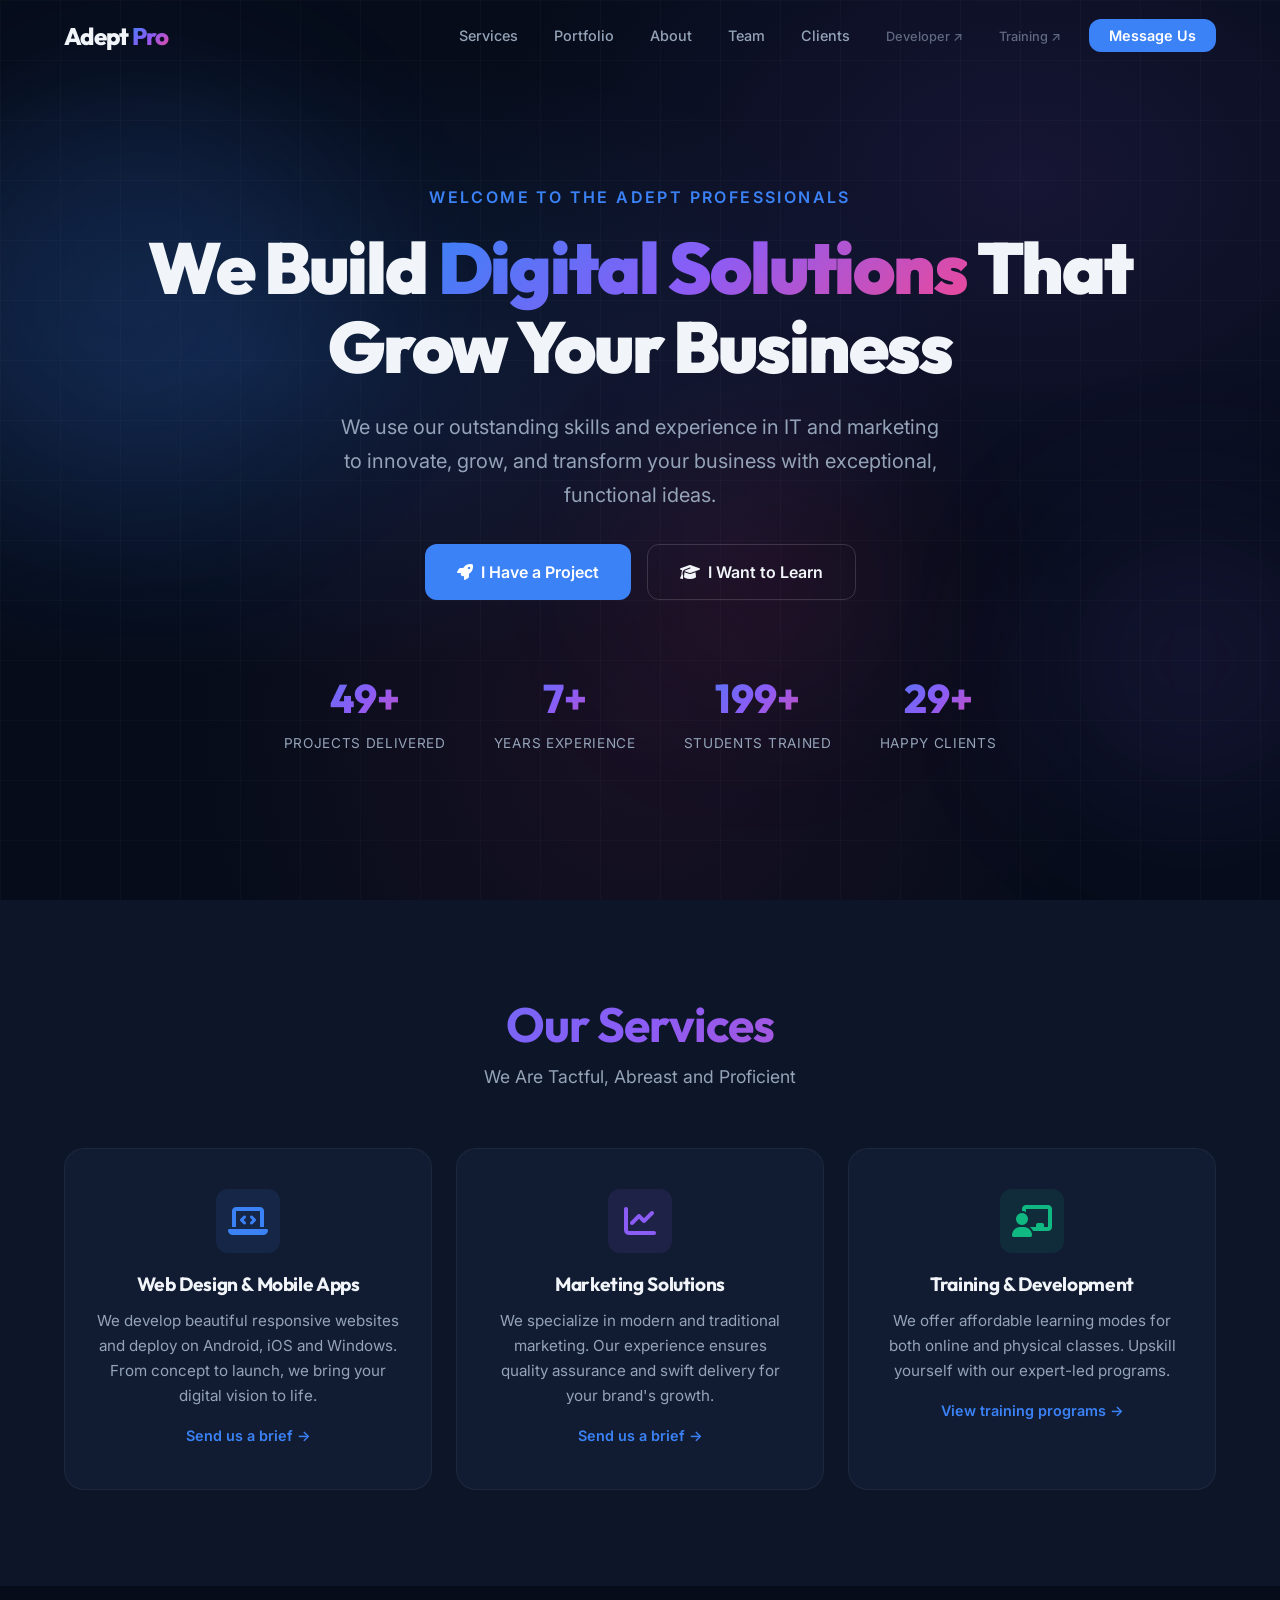
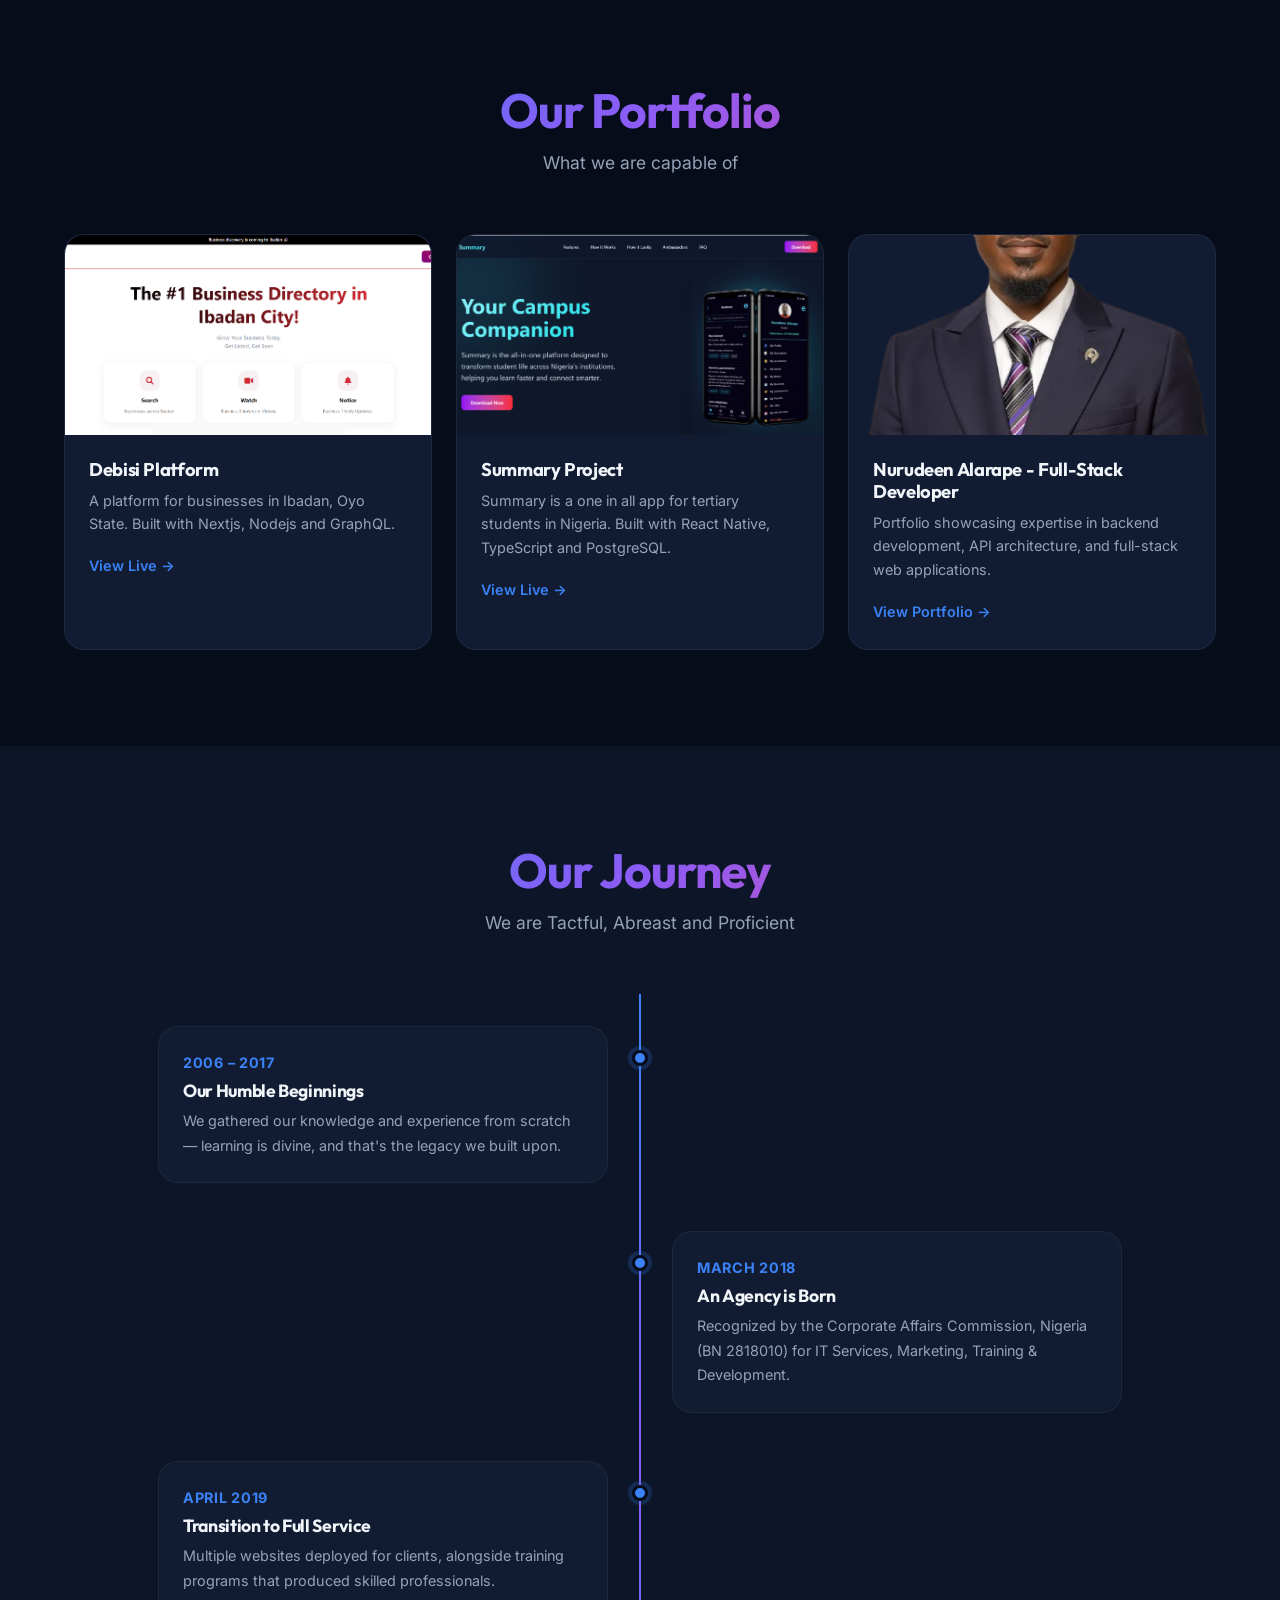
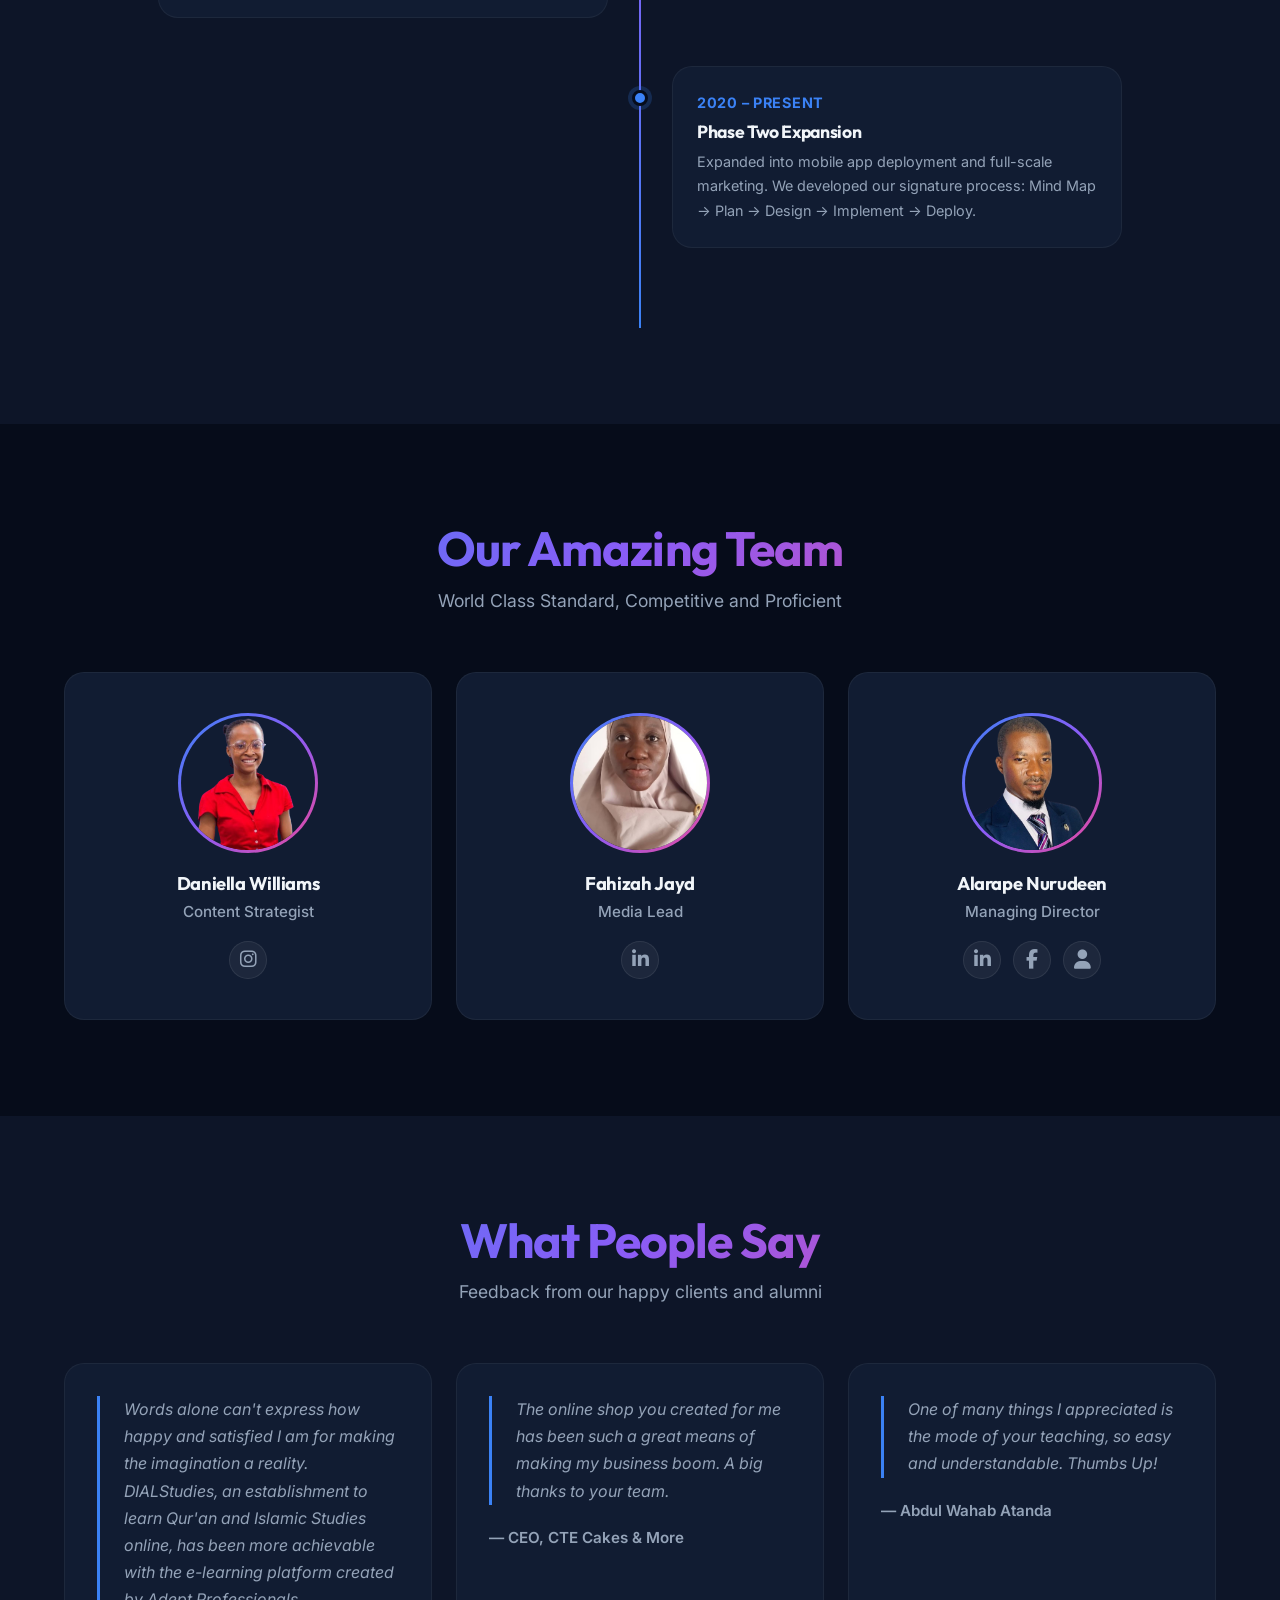
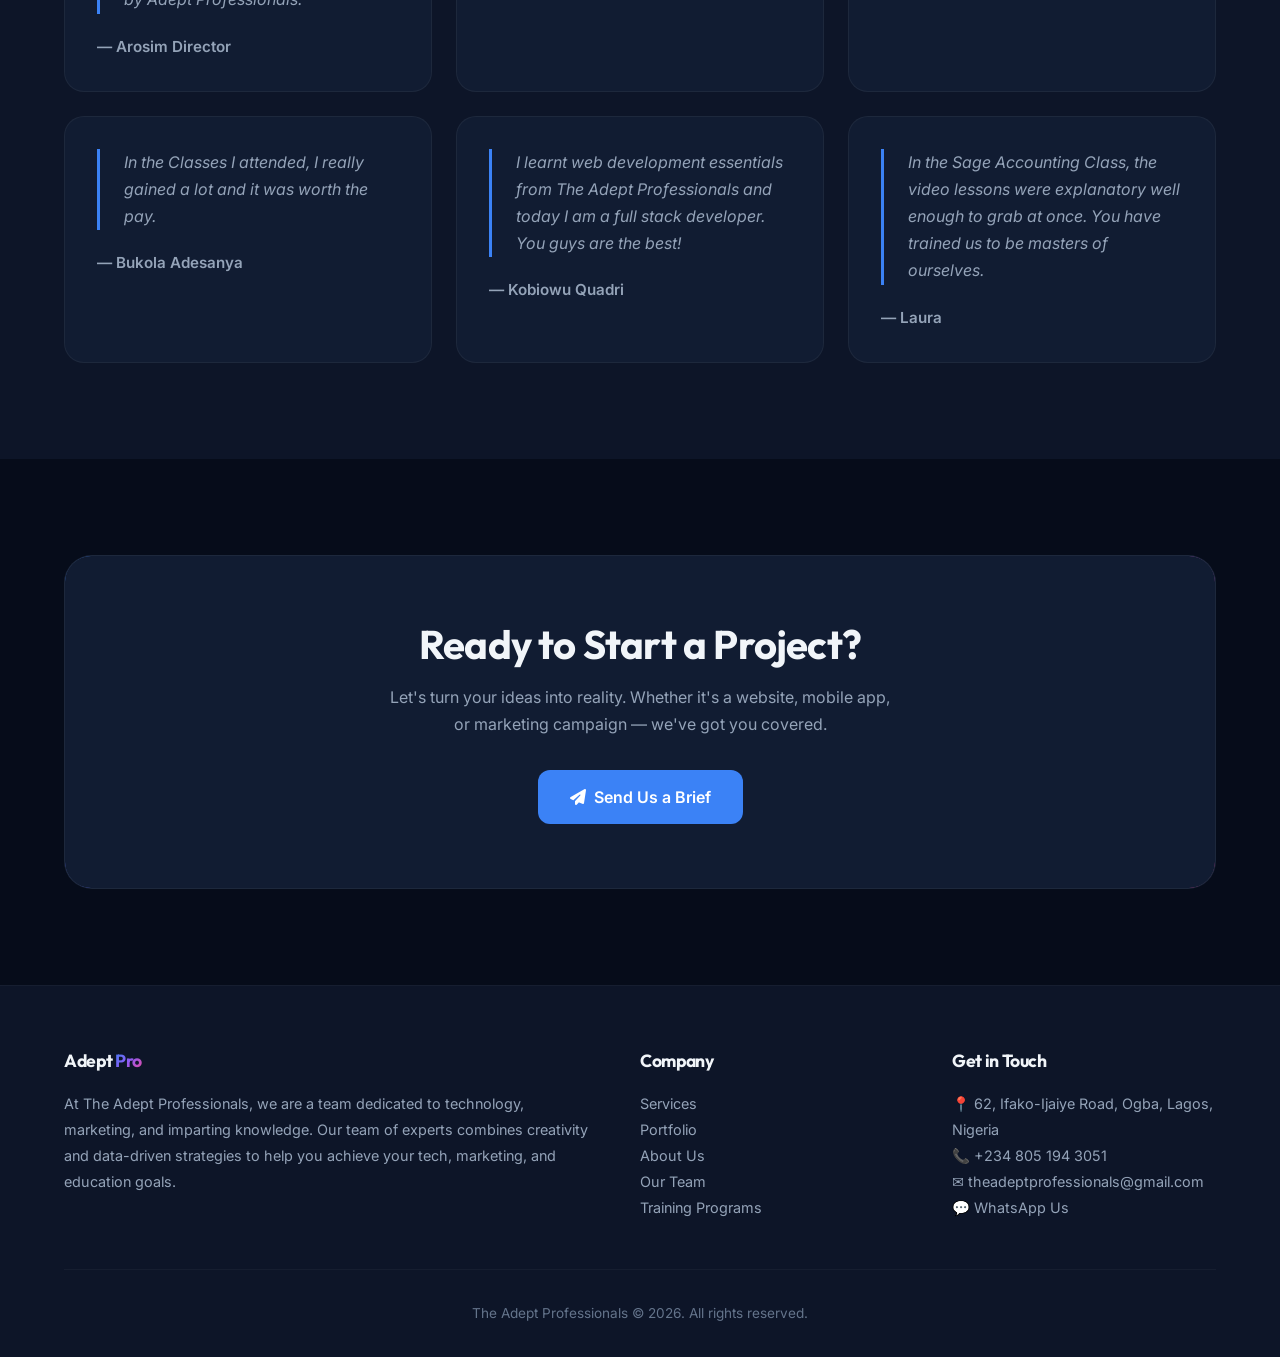
==== commit 679be8eb: "Update index.html" ====
--- a/index.html
+++ b/index.html
@@ -526,8 +526,8 @@
           <div>
             <h4>Get in Touch</h4>
             <ul class="footer-links">
-              <li>📍 43, Sango-Mokola Road, Mokola, Ibadan, Nigeria</li>
-              <li><a href="tel:+2348163190595">📞 +234 816 319 0595</a></li>
+              <li>📍 62, Ifako-Ijaiye Road, Ogba, Lagos, Nigeria</li>
+              <li><a href="tel:+2348163190595">📞 +234 805 194 3051</a></li>
               <li>
                 <a href="mailto:theadeptprofessionals@gmail.com"
                   >✉️ theadeptprofessionals@gmail.com</a
